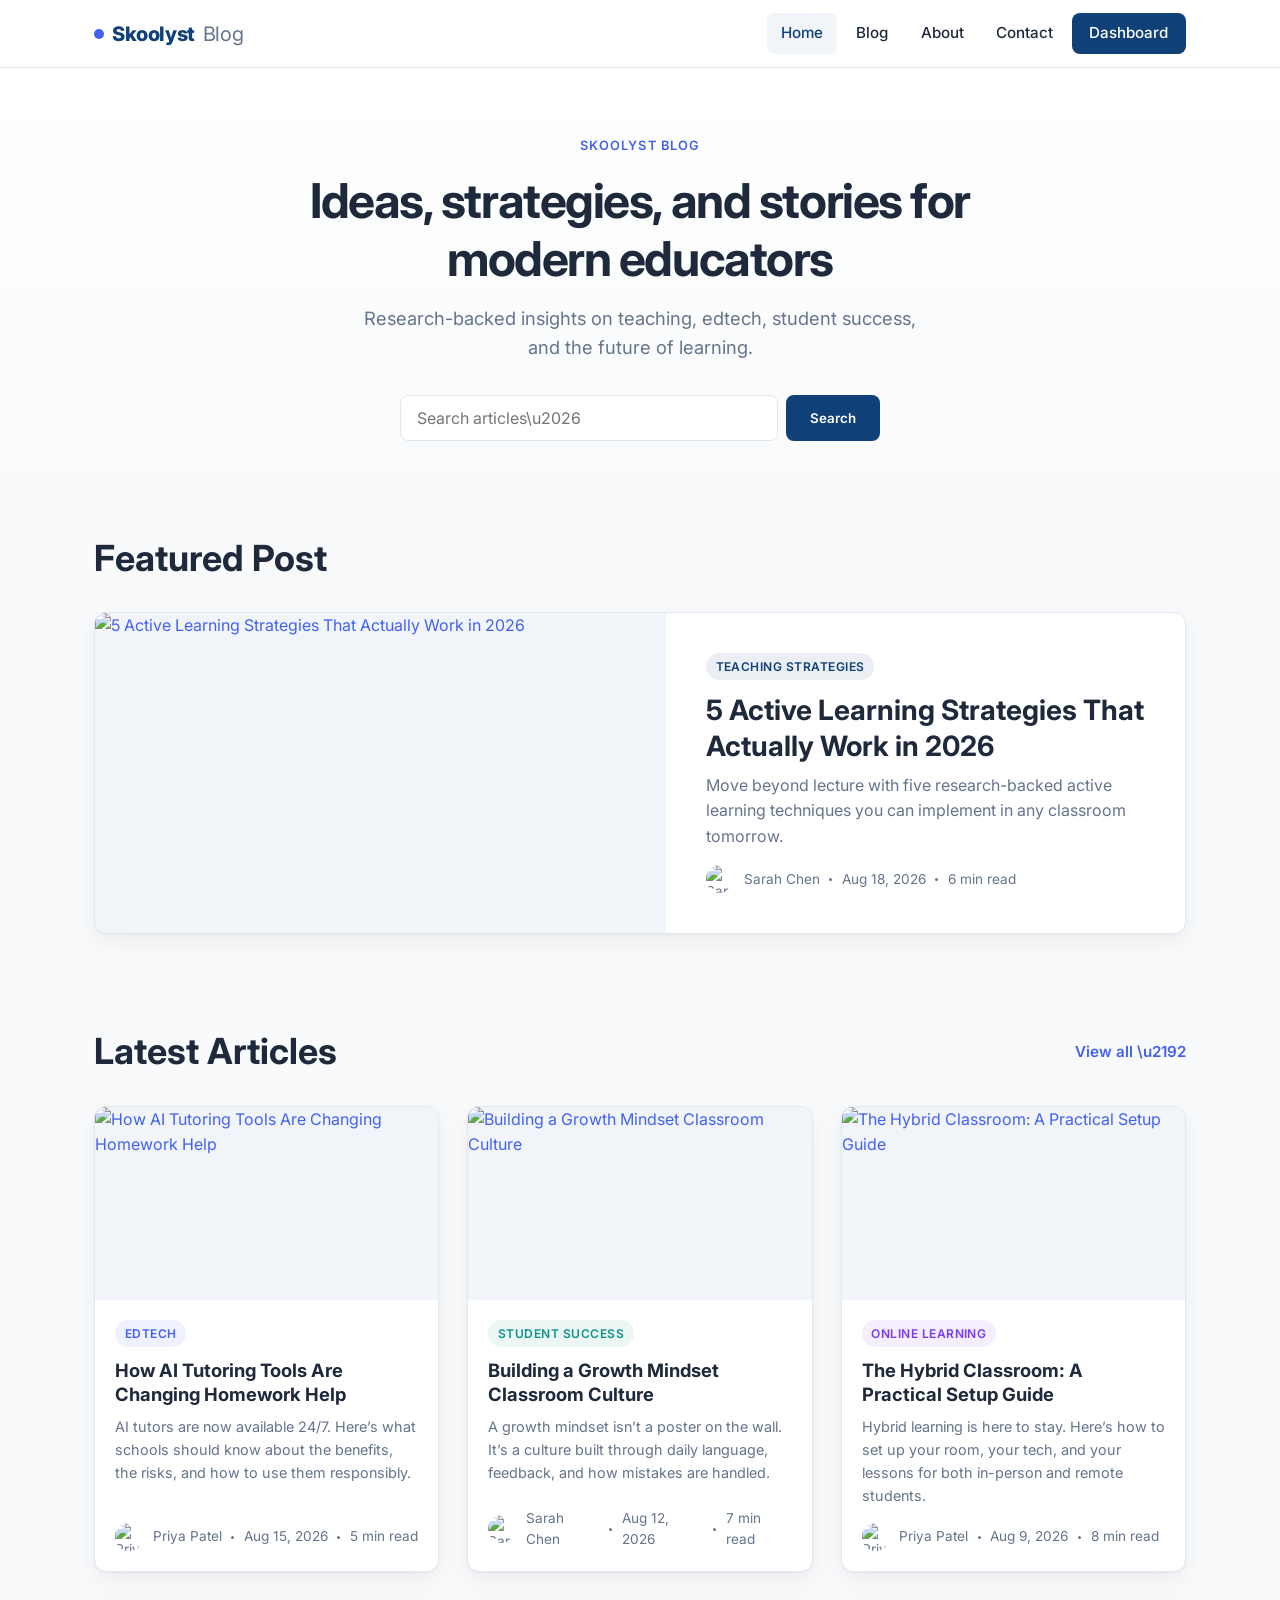
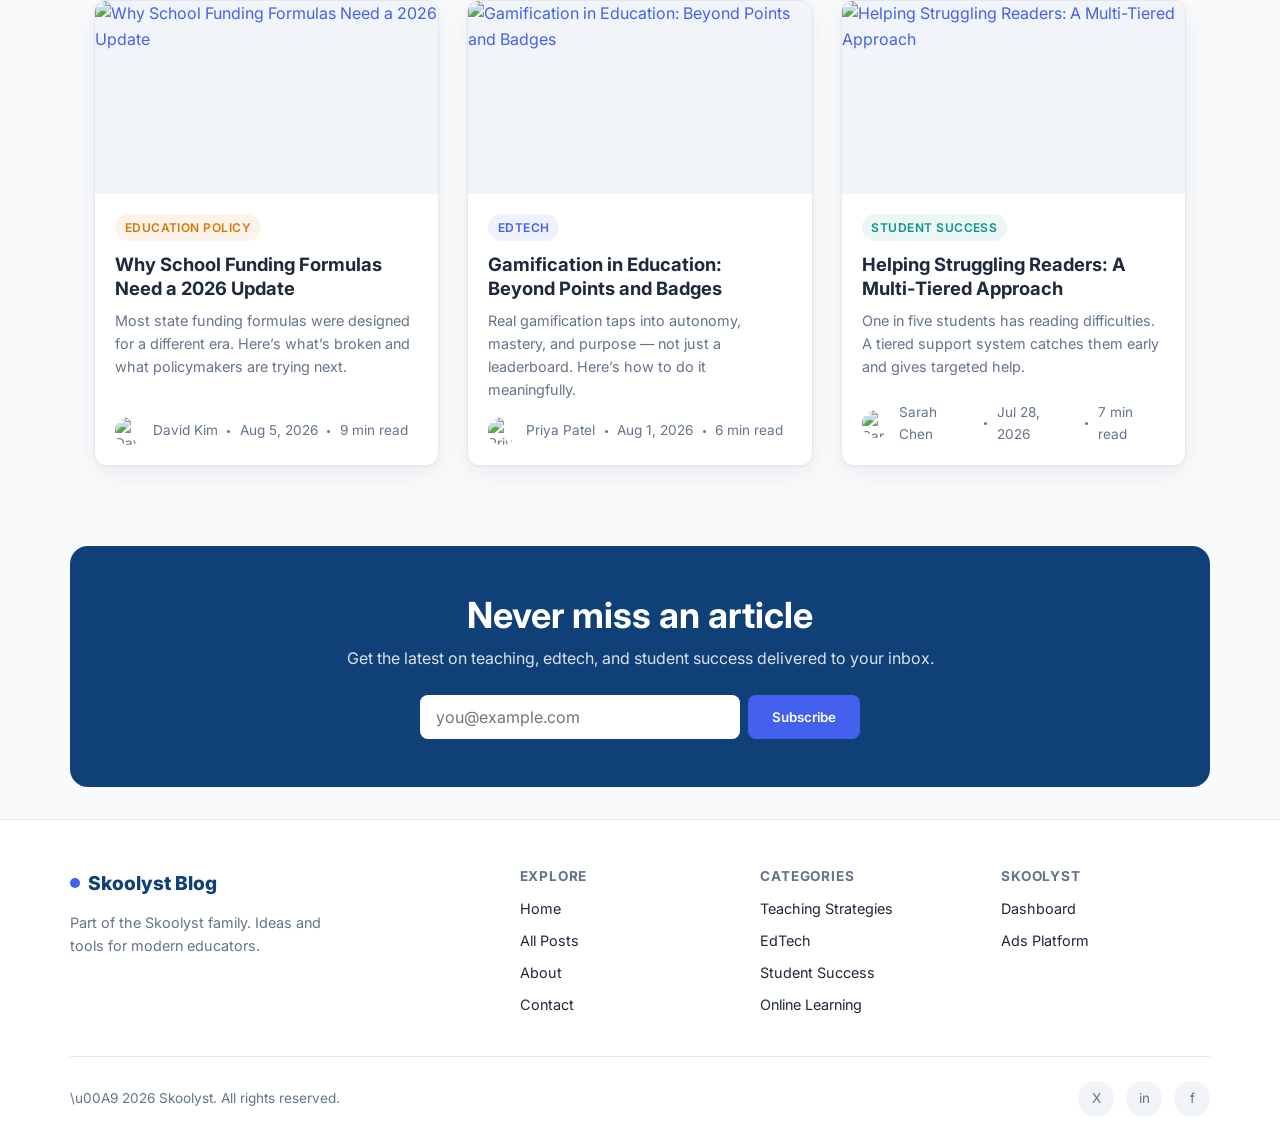
==== index.html @ 5d7d2ade "first commit" ====
<!doctype html>
<html lang="en">
<head>
  <meta charset="UTF-8" />
  <meta name="viewport" content="width=device-width, initial-scale=1.0" />
  <title>Skoolyst Blog \u2014 Ideas for Modern Educators</title>
  <meta name="description" content="The Skoolyst blog covers teaching strategies, edtech, student success, online learning, and education policy for modern educators." />
  <link rel="preconnect" href="https://fonts.googleapis.com" />
  <link rel="preconnect" href="https://fonts.gstatic.com" crossorigin />
  <link href="https://fonts.googleapis.com/css2?family=Inter:wght@400;500;600;700;800&family=JetBrains+Mono:wght@400;500&display=swap" rel="stylesheet" />
  <link rel="stylesheet" href="assets/css/style.css" />
  <meta property="og:image" content="https://bolt.new/static/og_default.png">
    <meta name="twitter:card" content="summary_large_image">
    <meta name="twitter:image" content="https://bolt.new/static/og_default.png">
</head>
<body>
  <nav class="site-nav" aria-label="Main navigation">
    <div class="nav-inner">
      <a href="index.html" class="brand">
        <span class="brand-dot"></span>
        Skoolyst<span style="font-weight:400;color:var(--text-muted)"> Blog</span>
      </a>
      <button class="nav-toggle" aria-label="Toggle navigation" aria-expanded="false">
        <span aria-hidden="true">\u2630</span>
      </button>
      <ul class="nav-links">
        <li><a href="index.html" class="active">Home</a></li>
        <li><a href="blog.html">Blog</a></li>
        <li><a href="about.html">About</a></li>
        <li><a href="contact.html">Contact</a></li>
        <li><a href="dashboard/index.html" class="nav-cta">Dashboard</a></li>
      </ul>
    </div>
  </nav>

  <header class="hero">
    <span class="hero-eyebrow">Skoolyst Blog</span>
    <h1>Ideas, strategies, and stories for modern educators</h1>
    <p class="hero-sub">Research-backed insights on teaching, edtech, student success, and the future of learning.</p>
    <form class="hero-search" role="search">
      <label for="hero-search-input" class="visually-hidden">Search posts</label>
      <input type="search" id="hero-search-input" placeholder="Search articles\u2026" />
      <button type="submit">Search</button>
    </form>
  </header>

  <section class="section">
    <div class="section-header">
      <h2>Featured Post</h2>
    </div>
    <div id="featured-posts" class="post-grid"></div>
  </section>

  <section class="section">
    <div class="section-header">
      <h2>Latest Articles</h2>
      <a href="blog.html">View all \u2192</a>
    </div>
    <div id="latest-posts" class="post-grid"></div>
  </section>

  <section class="newsletter">
    <h2>Never miss an article</h2>
    <p>Get the latest on teaching, edtech, and student success delivered to your inbox.</p>
    <form>
      <label for="newsletter-email" class="visually-hidden">Email address</label>
      <input type="email" id="newsletter-email" placeholder="you@example.com" required />
      <button type="submit">Subscribe</button>
    </form>
  </section>

  <footer class="site-footer">
    <div class="footer-inner">
      <div class="footer-brand">
        <div class="brand">
          <span class="brand-dot"></span>
          Skoolyst Blog
        </div>
        <p>Part of the Skoolyst family. Ideas and tools for modern educators.</p>
      </div>
      <div>
        <h4>Explore</h4>
        <ul>
          <li><a href="index.html">Home</a></li>
          <li><a href="blog.html">All Posts</a></li>
          <li><a href="about.html">About</a></li>
          <li><a href="contact.html">Contact</a></li>
        </ul>
      </div>
      <div>
        <h4>Categories</h4>
        <ul>
          <li><a href="category.html?cat=teaching-strategies">Teaching Strategies</a></li>
          <li><a href="category.html?cat=edtech">EdTech</a></li>
          <li><a href="category.html?cat=student-success">Student Success</a></li>
          <li><a href="category.html?cat=online-learning">Online Learning</a></li>
        </ul>
      </div>
      <div>
        <h4>Skoolyst</h4>
        <ul>
          <li><a href="dashboard/index.html">Dashboard</a></li>
          <li><a href="https://ads.skoolyst.com" rel="noopener noreferrer">Ads Platform</a></li>
        </ul>
      </div>
    </div>
    <div class="footer-bottom">
      <span>\u00A9 2026 Skoolyst. All rights reserved.</span>
      <div class="footer-socials">
        <a href="#" aria-label="Twitter" rel="noopener noreferrer">X</a>
        <a href="#" aria-label="LinkedIn" rel="noopener noreferrer">in</a>
        <a href="#" aria-label="Facebook" rel="noopener noreferrer">f</a>
      </div>
    </div>
  </footer>

  <script src="assets/js/mock-data.js"></script>
  <script src="assets/js/app.js"></script>
</body>
</html>
---- assets/css/style.css ----
/* ============================================================
   style.css — public site styles + shared design tokens
   blog.skoolyst.com
   ============================================================ */

:root {
  /* Brand */
  --primary: #0f4077;
  --primary-hover: #0a2d52;
  --secondary: #4361ee;
  --secondary-hover: #3451d4;

  /* Neutrals */
  --bg: #f8fafb;
  --bg-alt: #f1f5f9;
  --border: #e2e8f0;
  --text: #1e293b;
  --text-muted: #64748b;
  --white: #ffffff;

  /* Status */
  --success: #16a34a;
  --success-bg: #dcfce7;
  --warning: #d97706;
  --warning-bg: #fef3c7;
  --error: #dc2626;
  --error-bg: #fee2e2;
  --info: #0284c7;
  --info-bg: #e0f2fe;

  /* Radius */
  --radius-sm: 8px;
  --radius: 12px;
  --radius-lg: 18px;

  /* Shadow */
  --shadow: 0 1px 2px rgba(15, 23, 42, .04), 0 8px 24px rgba(15, 23, 42, .06);
  --shadow-hover: 0 4px 8px rgba(15, 23, 42, .06), 0 16px 40px rgba(15, 23, 42, .10);
  --shadow-sm: 0 1px 2px rgba(15, 23, 42, .05);

  /* Layout */
  --nav-height: 68px;
  --max-width: 1140px;

  /* Font */
  --font-sans: 'Inter', system-ui, -apple-system, 'Segoe UI', Roboto, sans-serif;
  --font-mono: 'JetBrains Mono', 'SF Mono', Consolas, monospace;
}

/* ---- Reset ---- */
*, *::before, *::after { box-sizing: border-box; }

html { scroll-behavior: smooth; }

body {
  margin: 0;
  font-family: var(--font-sans);
  font-size: 16px;
  line-height: 1.6;
  color: var(--text);
  background-color: var(--bg);
  -webkit-font-smoothing: antialiased;
  -moz-osx-font-smoothing: grayscale;
}

a { color: var(--secondary); text-decoration: none; transition: color .2s; }
a:hover { color: var(--primary); }

img { max-width: 100%; height: auto; display: block; }

h1, h2, h3, h4, h5, h6 {
  font-weight: 700;
  line-height: 1.2;
  color: var(--text);
  margin: 0 0 .5em;
}

h1 { font-size: clamp(2rem, 5vw, 3rem); }
h2 { font-size: clamp(1.5rem, 3.5vw, 2.25rem); }
h3 { font-size: 1.375rem; }
h4 { font-size: 1.125rem; }

p { margin: 0 0 1rem; }

:focus-visible {
  outline: 3px solid var(--secondary);
  outline-offset: 2px;
  border-radius: 4px;
}

/* ---- Navbar ---- */
.site-nav {
  position: sticky;
  top: 0;
  z-index: 1030;
  background: rgba(255, 255, 255, .92);
  backdrop-filter: saturate(180%) blur(12px);
  -webkit-backdrop-filter: saturate(180%) blur(12px);
  border-bottom: 1px solid var(--border);
  height: var(--nav-height);
  display: flex;
  align-items: center;
}

.site-nav .nav-inner {
  width: 100%;
  max-width: var(--max-width);
  margin: 0 auto;
  padding: 0 1.5rem;
  display: flex;
  align-items: center;
  justify-content: space-between;
  gap: 1rem;
}

.site-nav .brand {
  display: flex;
  align-items: center;
  gap: .5rem;
  font-weight: 800;
  font-size: 1.25rem;
  color: var(--primary);
  letter-spacing: -.02em;
}

.site-nav .brand .brand-dot {
  width: 10px;
  height: 10px;
  border-radius: 50%;
  background: var(--secondary);
  flex-shrink: 0;
}

.site-nav .nav-links {
  display: flex;
  align-items: center;
  gap: .25rem;
  list-style: none;
  margin: 0;
  padding: 0;
}

.site-nav .nav-links a {
  display: block;
  padding: .5rem .9rem;
  border-radius: var(--radius-sm);
  color: var(--text);
  font-weight: 500;
  font-size: .95rem;
  transition: background .2s, color .2s;
}

.site-nav .nav-links a:hover,
.site-nav .nav-links a.active {
  background: var(--bg-alt);
  color: var(--primary);
}

.site-nav .nav-links .nav-cta {
  background: var(--primary);
  color: #fff;
  padding: .5rem 1.1rem;
}
.site-nav .nav-links .nav-cta:hover {
  background: var(--primary-hover);
  color: #fff;
}

.site-nav .nav-toggle {
  display: none;
  background: none;
  border: none;
  padding: .5rem;
  cursor: pointer;
  font-size: 1.5rem;
  color: var(--text);
  line-height: 1;
}

/* Mobile nav */
@media (max-width: 768px) {
  .site-nav .nav-toggle { display: block; }
  .site-nav .nav-links {
    position: fixed;
    top: var(--nav-height);
    left: 0;
    right: 0;
    flex-direction: column;
    align-items: stretch;
    background: #fff;
    border-bottom: 1px solid var(--border);
    padding: .75rem;
    gap: .25rem;
    box-shadow: var(--shadow);
    transform: translateY(-130%);
    transition: transform .3s ease;
  }
  .site-nav .nav-links.open { transform: translateY(0); }
  .site-nav .nav-links a { padding: .75rem 1rem; }
}

/* ---- Hero ---- */
.hero {
  padding: 4rem 1.5rem 3rem;
  text-align: center;
  background: linear-gradient(180deg, #fff 0%, var(--bg) 100%);
}

.hero .hero-eyebrow {
  display: inline-block;
  font-size: .8rem;
  font-weight: 600;
  text-transform: uppercase;
  letter-spacing: .08em;
  color: var(--secondary);
  margin-bottom: 1rem;
}

.hero h1 {
  max-width: 720px;
  margin: 0 auto 1rem;
  letter-spacing: -.03em;
}

.hero .hero-sub {
  font-size: 1.15rem;
  color: var(--text-muted);
  max-width: 560px;
  margin: 0 auto 2rem;
}

.hero .hero-search {
  display: flex;
  max-width: 480px;
  margin: 0 auto;
  gap: .5rem;
}

.hero .hero-search input {
  flex: 1;
  padding: .75rem 1rem;
  border: 1px solid var(--border);
  border-radius: var(--radius-sm);
  font-size: 1rem;
  font-family: inherit;
  background: #fff;
  transition: border-color .2s, box-shadow .2s;
}
.hero .hero-search input:focus {
  outline: none;
  border-color: var(--secondary);
  box-shadow: 0 0 0 3px rgba(67, 97, 238, .15);
}

.hero .hero-search button {
  padding: .75rem 1.5rem;
  background: var(--primary);
  color: #fff;
  border: none;
  border-radius: var(--radius-sm);
  font-weight: 600;
  font-family: inherit;
  cursor: pointer;
  transition: background .2s;
  white-space: nowrap;
}
.hero .hero-search button:hover { background: var(--primary-hover); }

/* ---- Section ---- */
.section {
  max-width: var(--max-width);
  margin: 0 auto;
  padding: 3rem 1.5rem;
}

.section-header {
  display: flex;
  align-items: center;
  justify-content: space-between;
  margin-bottom: 2rem;
  flex-wrap: wrap;
  gap: 1rem;
}

.section-header h2 {
  margin: 0;
}

.section-header a {
  font-weight: 600;
  font-size: .95rem;
}

/* ---- Post Card ---- */
.post-grid {
  display: grid;
  grid-template-columns: repeat(auto-fill, minmax(320px, 1fr));
  gap: 1.75rem;
}

.post-card {
  background: #fff;
  border: 1px solid var(--border);
  border-radius: var(--radius);
  overflow: hidden;
  box-shadow: var(--shadow);
  transition: box-shadow .25s, transform .25s;
  display: flex;
  flex-direction: column;
}
.post-card:hover {
  box-shadow: var(--shadow-hover);
  transform: translateY(-3px);
}

.post-card .card-cover {
  aspect-ratio: 16 / 9;
  overflow: hidden;
  background: var(--bg-alt);
}
.post-card .card-cover img {
  width: 100%;
  height: 100%;
  object-fit: cover;
  transition: transform .4s;
}
.post-card:hover .card-cover img { transform: scale(1.04); }

.post-card .card-body {
  padding: 1.25rem;
  display: flex;
  flex-direction: column;
  flex: 1;
}

.post-card .card-chip {
  display: inline-block;
  font-size: .75rem;
  font-weight: 600;
  text-transform: uppercase;
  letter-spacing: .04em;
  padding: .25rem .6rem;
  border-radius: 100px;
  margin-bottom: .75rem;
  align-self: flex-start;
}

.post-card .card-title {
  font-size: 1.15rem;
  font-weight: 700;
  line-height: 1.3;
  margin: 0 0 .5rem;
  color: var(--text);
}
.post-card .card-title a { color: inherit; }
.post-card .card-title a:hover { color: var(--primary); }

.post-card .card-excerpt {
  font-size: .9rem;
  color: var(--text-muted);
  margin: 0 0 1rem;
  flex: 1;
}

.post-card .card-meta {
  display: flex;
  align-items: center;
  gap: .6rem;
  font-size: .85rem;
  color: var(--text-muted);
}

.post-card .card-meta img {
  width: 28px;
  height: 28px;
  border-radius: 50%;
  object-fit: cover;
}

.post-card .card-meta .meta-dot {
  width: 3px;
  height: 3px;
  border-radius: 50%;
  background: var(--text-muted);
  flex-shrink: 0;
}

/* ---- Featured (large) card ---- */
.post-card.featured {
  grid-column: 1 / -1;
  display: grid;
  grid-template-columns: 1.1fr 1fr;
}
.post-card.featured .card-cover { aspect-ratio: auto; min-height: 280px; }
.post-card.featured .card-body { padding: 2.5rem; justify-content: center; }
.post-card.featured .card-title { font-size: 1.75rem; }
.post-card.featured .card-excerpt { font-size: 1rem; }

@media (max-width: 768px) {
  .post-card.featured { grid-template-columns: 1fr; }
  .post-card.featured .card-cover { min-height: 200px; }
  .post-card.featured .card-body { padding: 1.5rem; }
  .post-card.featured .card-title { font-size: 1.35rem; }
}

/* ---- Category chips ---- */
.chip-row {
  display: flex;
  flex-wrap: wrap;
  gap: .5rem;
  margin-bottom: 2rem;
}

.chip {
  display: inline-block;
  padding: .4rem .9rem;
  border-radius: 100px;
  font-size: .85rem;
  font-weight: 600;
  background: #fff;
  border: 1px solid var(--border);
  color: var(--text-muted);
  cursor: pointer;
  transition: all .2s;
  text-decoration: none;
}
.chip:hover { border-color: var(--secondary); color: var(--secondary); }
.chip.active {
  background: var(--primary);
  border-color: var(--primary);
  color: #fff;
}

/* ---- Newsletter ---- */
.newsletter {
  background: var(--primary);
  border-radius: var(--radius-lg);
  padding: 3rem;
  text-align: center;
  color: #fff;
  margin: 2rem auto;
  max-width: var(--max-width);
}
.newsletter h2 { color: #fff; margin-bottom: .5rem; }
.newsletter p { color: rgba(255,255,255,.85); margin-bottom: 1.5rem; }
.newsletter form {
  display: flex;
  max-width: 440px;
  margin: 0 auto;
  gap: .5rem;
}
.newsletter input {
  flex: 1;
  padding: .75rem 1rem;
  border: none;
  border-radius: var(--radius-sm);
  font-size: 1rem;
  font-family: inherit;
}
.newsletter button {
  padding: .75rem 1.5rem;
  background: var(--secondary);
  color: #fff;
  border: none;
  border-radius: var(--radius-sm);
  font-weight: 600;
  cursor: pointer;
  font-family: inherit;
  white-space: nowrap;
  transition: background .2s;
}
.newsletter button:hover { background: var(--secondary-hover); }

@media (max-width: 576px) {
  .newsletter { padding: 2rem 1.25rem; }
  .newsletter form { flex-direction: column; }
}

/* ---- Footer ---- */
.site-footer {
  background: #fff;
  border-top: 1px solid var(--border);
  padding: 3rem 1.5rem 1.5rem;
  margin-top: 2rem;
}
.site-footer .footer-inner {
  max-width: var(--max-width);
  margin: 0 auto;
  display: grid;
  grid-template-columns: 2fr 1fr 1fr 1fr;
  gap: 2rem;
}
.site-footer .footer-brand .brand {
  display: flex;
  align-items: center;
  gap: .5rem;
  font-weight: 800;
  font-size: 1.2rem;
  color: var(--primary);
  margin-bottom: .75rem;
}
.site-footer .footer-brand .brand .brand-dot {
  width: 10px; height: 10px; border-radius: 50%;
  background: var(--secondary);
}
.site-footer .footer-brand p {
  color: var(--text-muted);
  font-size: .9rem;
  max-width: 280px;
}
.site-footer h4 {
  font-size: .85rem;
  text-transform: uppercase;
  letter-spacing: .06em;
  color: var(--text-muted);
  margin-bottom: .75rem;
}
.site-footer ul {
  list-style: none;
  padding: 0;
  margin: 0;
}
.site-footer ul li { margin-bottom: .4rem; }
.site-footer ul a {
  color: var(--text);
  font-size: .9rem;
}
.site-footer ul a:hover { color: var(--secondary); }

.site-footer .footer-bottom {
  max-width: var(--max-width);
  margin: 2rem auto 0;
  padding-top: 1.5rem;
  border-top: 1px solid var(--border);
  display: flex;
  justify-content: space-between;
  align-items: center;
  font-size: .85rem;
  color: var(--text-muted);
  flex-wrap: wrap;
  gap: .5rem;
}
.site-footer .footer-socials { display: flex; gap: .75rem; }
.site-footer .footer-socials a {
  width: 36px; height: 36px;
  display: flex; align-items: center; justify-content: center;
  border-radius: 50%;
  background: var(--bg-alt);
  color: var(--text-muted);
  transition: background .2s, color .2s;
}
.site-footer .footer-socials a:hover { background: var(--primary); color: #fff; }

@media (max-width: 768px) {
  .site-footer .footer-inner { grid-template-columns: 1fr 1fr; }
}
@media (max-width: 480px) {
  .site-footer .footer-inner { grid-template-columns: 1fr; }
}

/* ---- Single Post ---- */
.post-hero {
  max-width: 760px;
  margin: 0 auto;
  padding: 2.5rem 1.5rem 1.5rem;
  text-align: center;
}

.post-hero .post-chip {
  display: inline-block;
  font-size: .75rem;
  font-weight: 600;
  text-transform: uppercase;
  letter-spacing: .04em;
  padding: .3rem .7rem;
  border-radius: 100px;
  margin-bottom: 1rem;
}

.post-hero h1 {
  margin: 0 0 1rem;
  letter-spacing: -.02em;
  text-align: left;
}

.post-hero .post-meta {
  display: flex;
  align-items: center;
  justify-content: flex-start;
  gap: .75rem;
  font-size: .9rem;
  color: var(--text-muted);
  flex-wrap: wrap;
}
.post-hero .post-meta img {
  width: 40px; height: 40px; border-radius: 50%; object-fit: cover;
}
.post-hero .post-meta .meta-dot {
  width: 4px; height: 4px; border-radius: 50%; background: var(--text-muted);
}

.post-cover-wrap {
  max-width: 960px;
  margin: 1.5rem auto;
  padding: 0 1.5rem;
}
.post-cover-wrap img {
  width: 100%;
  border-radius: var(--radius-lg);
  box-shadow: var(--shadow);
  aspect-ratio: 16 / 8;
  object-fit: cover;
}

.post-body {
  max-width: 720px;
  margin: 0 auto;
  padding: 2rem 1.5rem;
  font-size: 1.1rem;
  line-height: 1.75;
  color: var(--text);
}

.post-body h2 {
  font-size: 1.5rem;
  margin-top: 2.5rem;
  margin-bottom: .75rem;
}

.post-body p { margin-bottom: 1.25rem; }

.post-body code {
  font-family: var(--font-mono);
  background: var(--bg-alt);
  padding: .15em .4em;
  border-radius: 4px;
  font-size: .9em;
}

.post-tags {
  max-width: 720px;
  margin: 2rem auto;
  padding: 0 1.5rem;
  display: flex;
  gap: .5rem;
  flex-wrap: wrap;
}
.post-tags .tag {
  font-size: .8rem;
  font-weight: 600;
  padding: .3rem .7rem;
  border-radius: 100px;
  background: var(--bg-alt);
  color: var(--text-muted);
}

/* ---- Author bio block ---- */
.author-block {
  max-width: 720px;
  margin: 2rem auto;
  padding: 1.5rem;
  background: #fff;
  border: 1px solid var(--border);
  border-radius: var(--radius);
  display: flex;
  gap: 1.25rem;
  align-items: center;
  box-shadow: var(--shadow-sm);
}
.author-block img {
  width: 64px; height: 64px; border-radius: 50%; object-fit: cover; flex-shrink: 0;
}
.author-block .author-name { font-weight: 700; font-size: 1.1rem; margin: 0 0 .25rem; }
.author-block .author-bio { font-size: .9rem; color: var(--text-muted); margin: 0; }

/* ---- Share buttons ---- */
.share-row {
  max-width: 720px;
  margin: 1rem auto 2rem;
  padding: 0 1.5rem;
  display: flex;
  align-items: center;
  gap: .75rem;
}
.share-row .share-label { font-weight: 600; font-size: .9rem; color: var(--text-muted); }
.share-row .share-btn {
  width: 40px; height: 40px;
  display: flex; align-items: center; justify-content: center;
  border-radius: 50%;
  border: 1px solid var(--border);
  background: #fff;
  color: var(--text);
  cursor: pointer;
  transition: all .2s;
  font-size: 1rem;
}
.share-row .share-btn:hover { background: var(--primary); color: #fff; border-color: var(--primary); }

/* ---- Comments ---- */
.comments-section {
  max-width: 720px;
  margin: 2rem auto 3rem;
  padding: 0 1.5rem;
}
.comments-section h3 { margin-bottom: 1.5rem; }
.comment {
  display: flex;
  gap: 1rem;
  padding: 1.25rem 0;
  border-bottom: 1px solid var(--border);
}
.comment img { width: 44px; height: 44px; border-radius: 50%; object-fit: cover; flex-shrink: 0; }
.comment .comment-head {
  display: flex; align-items: center; gap: .5rem;
  margin-bottom: .25rem;
}
.comment .comment-author { font-weight: 600; font-size: .9rem; }
.comment .comment-date { font-size: .8rem; color: var(--text-muted); }
.comment .comment-body { font-size: .95rem; color: var(--text); margin: 0; }

.comment-form {
  margin-top: 2rem;
  padding: 1.5rem;
  background: #fff;
  border: 1px solid var(--border);
  border-radius: var(--radius);
}
.comment-form .form-note {
  font-size: .8rem;
  color: var(--text-muted);
  margin-top: .5rem;
  font-style: italic;
}
.comment-form textarea {
  width: 100%;
  min-height: 100px;
  padding: .75rem 1rem;
  border: 1px solid var(--border);
  border-radius: var(--radius-sm);
  font-family: inherit;
  font-size: .95rem;
  resize: vertical;
  margin-bottom: .75rem;
}
.comment-form textarea:focus {
  outline: none;
  border-color: var(--secondary);
  box-shadow: 0 0 0 3px rgba(67,97,238,.15);
}
.comment-form button {
  padding: .6rem 1.4rem;
  background: var(--primary);
  color: #fff;
  border: none;
  border-radius: var(--radius-sm);
  font-weight: 600;
  cursor: pointer;
  font-family: inherit;
  transition: background .2s;
}
.comment-form button:hover { background: var(--primary-hover); }

/* ---- Related posts ---- */
.related-posts {
  max-width: var(--max-width);
  margin: 0 auto;
  padding: 2rem 1.5rem 3rem;
}
.related-posts h3 { margin-bottom: 1.5rem; }

/* ---- Archive / Blog page ---- */
.archive-header {
  background: #fff;
  border-bottom: 1px solid var(--border);
  padding: 2.5rem 1.5rem;
  text-align: center;
}
.archive-header h1 { margin: 0 0 .5rem; }
.archive-header p { color: var(--text-muted); margin: 0; }

.filter-bar {
  max-width: var(--max-width);
  margin: 0 auto;
  padding: 1.5rem 1.5rem 0;
  display: flex;
  gap: 1rem;
  flex-wrap: wrap;
  align-items: center;
  justify-content: space-between;
}
.filter-bar .search-box {
  position: relative;
  flex: 1;
  min-width: 240px;
  max-width: 360px;
}
.filter-bar .search-box input {
  width: 100%;
  padding: .6rem 1rem .6rem 2.4rem;
  border: 1px solid var(--border);
  border-radius: var(--radius-sm);
  font-family: inherit;
  font-size: .95rem;
  background: #fff;
}
.filter-bar .search-box input:focus {
  outline: none;
  border-color: var(--secondary);
  box-shadow: 0 0 0 3px rgba(67,97,238,.15);
}
.filter-bar .search-box .search-icon {
  position: absolute;
  left: .8rem; top: 50%; transform: translateY(-50%);
  color: var(--text-muted);
  font-size: 1rem;
}
.filter-bar select {
  padding: .6rem 2rem .6rem 1rem;
  border: 1px solid var(--border);
  border-radius: var(--radius-sm);
  font-family: inherit;
  font-size: .95rem;
  background: #fff;
  cursor: pointer;
  appearance: none;
  background-image: url("data:image/svg+xml,%3Csvg xmlns='http://www.w3.org/2000/svg' width='12' height='12' fill='%2364748b' viewBox='0 0 16 16'%3E%3Cpath d='M7.247 11.14 2.451 5.658C1.885 5.013 2.345 4 3.204 4h9.592a1 1 0 0 1 .753 1.659l-4.796 5.48a1 1 0 0 1-1.506.001z'/%3E%3C/svg%3E");
  background-repeat: no-repeat;
  background-position: right .7rem center;
}

/* ---- Pagination ---- */
.pagination {
  display: flex;
  justify-content: center;
  gap: .4rem;
  margin: 2.5rem 0;
}
.pagination button, .pagination span {
  min-width: 40px;
  height: 40px;
  padding: 0 .75rem;
  display: flex;
  align-items: center;
  justify-content: center;
  border: 1px solid var(--border);
  background: #fff;
  border-radius: var(--radius-sm);
  font-family: inherit;
  font-size: .9rem;
  font-weight: 600;
  color: var(--text);
  cursor: pointer;
  transition: all .2s;
}
.pagination button:hover { border-color: var(--secondary); color: var(--secondary); }
.pagination .active {
  background: var(--primary);
  border-color: var(--primary);
  color: #fff;
}
.pagination .disabled {
  opacity: .4;
  cursor: default;
}

/* ---- About page ---- */
.about-hero {
  max-width: 760px;
  margin: 0 auto;
  padding: 3rem 1.5rem 2rem;
  text-align: center;
}
.about-hero h1 { margin-bottom: 1rem; }
.about-hero p { font-size: 1.15rem; color: var(--text-muted); }

.about-content {
  max-width: 720px;
  margin: 0 auto;
  padding: 1rem 1.5rem 3rem;
  font-size: 1.1rem;
  line-height: 1.75;
}
.about-content h2 { margin-top: 2.5rem; }

.team-grid {
  max-width: var(--max-width);
  margin: 0 auto;
  padding: 0 1.5rem 3rem;
  display: grid;
  grid-template-columns: repeat(auto-fill, minmax(240px, 1fr));
  gap: 1.5rem;
}
.team-card {
  background: #fff;
  border: 1px solid var(--border);
  border-radius: var(--radius);
  padding: 2rem 1.5rem;
  text-align: center;
  box-shadow: var(--shadow);
}
.team-card img {
  width: 80px; height: 80px; border-radius: 50%; object-fit: cover;
  margin: 0 auto 1rem;
}
.team-card .team-name { font-weight: 700; margin: 0 0 .25rem; }
.team-card .team-role { font-size: .85rem; color: var(--secondary); font-weight: 600; margin-bottom: .5rem; }
.team-card .team-bio { font-size: .85rem; color: var(--text-muted); margin: 0; }

/* ---- Contact page ---- */
.contact-wrap {
  max-width: var(--max-width);
  margin: 0 auto;
  padding: 3rem 1.5rem;
  display: grid;
  grid-template-columns: 1fr 1.5fr;
  gap: 3rem;
}
@media (max-width: 768px) { .contact-wrap { grid-template-columns: 1fr; } }

.contact-info h2 { margin-bottom: 1rem; }
.contact-info p { color: var(--text-muted); margin-bottom: 1.5rem; }
.contact-info .info-item {
  display: flex; gap: .75rem; align-items: flex-start;
  margin-bottom: 1.25rem;
}
.contact-info .info-item .info-icon {
  width: 40px; height: 40px; flex-shrink: 0;
  display: flex; align-items: center; justify-content: center;
  border-radius: var(--radius-sm);
  background: var(--bg-alt);
  color: var(--primary);
  font-size: 1.1rem;
}
.contact-info .info-item .info-label { font-size: .8rem; color: var(--text-muted); text-transform: uppercase; letter-spacing: .04em; }
.contact-info .info-item .info-value { font-weight: 600; }

.contact-form {
  background: #fff;
  border: 1px solid var(--border);
  border-radius: var(--radius-lg);
  padding: 2rem;
  box-shadow: var(--shadow);
}
.contact-form .form-group { margin-bottom: 1.25rem; }
.contact-form label {
  display: block;
  font-weight: 600;
  font-size: .9rem;
  margin-bottom: .4rem;
}
.contact-form input,
.contact-form textarea {
  width: 100%;
  padding: .7rem 1rem;
  border: 1px solid var(--border);
  border-radius: var(--radius-sm);
  font-family: inherit;
  font-size: .95rem;
  background: #fff;
  transition: border-color .2s, box-shadow .2s;
}
.contact-form input:focus,
.contact-form textarea:focus {
  outline: none;
  border-color: var(--secondary);
  box-shadow: 0 0 0 3px rgba(67,97,238,.15);
}
.contact-form textarea { min-height: 140px; resize: vertical; }
.contact-form .form-error {
  font-size: .8rem;
  color: var(--error);
  margin-top: .3rem;
  display: none;
}
.contact-form .form-error.show { display: block; }
.contact-form button {
  padding: .75rem 2rem;
  background: var(--primary);
  color: #fff;
  border: none;
  border-radius: var(--radius-sm);
  font-weight: 600;
  cursor: pointer;
  font-family: inherit;
  font-size: 1rem;
  transition: background .2s;
}
.contact-form button:hover { background: var(--primary-hover); }
.contact-form .form-note {
  margin-top: .75rem;
  font-size: .8rem;
  color: var(--text-muted);
  font-style: italic;
}

/* ---- Toast (shared) ---- */
.toast-container {
  position: fixed;
  top: 1.5rem;
  right: 1.5rem;
  z-index: 9999;
  display: flex;
  flex-direction: column;
  gap: .5rem;
  pointer-events: none;
}
.toast {
  background: #fff;
  border: 1px solid var(--border);
  border-radius: var(--radius-sm);
  padding: .85rem 1.25rem;
  box-shadow: var(--shadow-hover);
  font-size: .9rem;
  font-weight: 500;
  display: flex;
  align-items: center;
  gap: .5rem;
  min-width: 260px;
  max-width: 380px;
  pointer-events: auto;
  animation: toastIn .3s ease;
  border-left: 4px solid var(--text-muted);
}
.toast.success { border-left-color: var(--success); }
.toast.error { border-left-color: var(--error); }
.toast.info { border-left-color: var(--info); }
.toast .toast-icon { font-size: 1.1rem; }
.toast.removing { animation: toastOut .25s ease forwards; }

@keyframes toastIn {
  from { opacity: 0; transform: translateX(40px); }
  to { opacity: 1; transform: translateX(0); }
}
@keyframes toastOut {
  from { opacity: 1; transform: translateX(0); }
  to { opacity: 0; transform: translateX(40px); }
}

/* ---- Empty state ---- */
.empty-state {
  text-align: center;
  padding: 3rem 1.5rem;
  color: var(--text-muted);
}
.empty-state .empty-icon { font-size: 2.5rem; margin-bottom: 1rem; opacity: .4; }
.empty-state h3 { color: var(--text); }

/* ---- Utility ---- */
.visually-hidden {
  position: absolute;
  width: 1px; height: 1px;
  padding: 0; margin: -1px;
  overflow: hidden;
  clip: rect(0,0,0,0);
  white-space: nowrap;
  border: 0;
}

@media (prefers-reduced-motion: reduce) {
  *, *::before, *::after {
    animation-duration: .01ms !important;
    transition-duration: .01ms !important;
  }
  html { scroll-behavior: auto; }
}
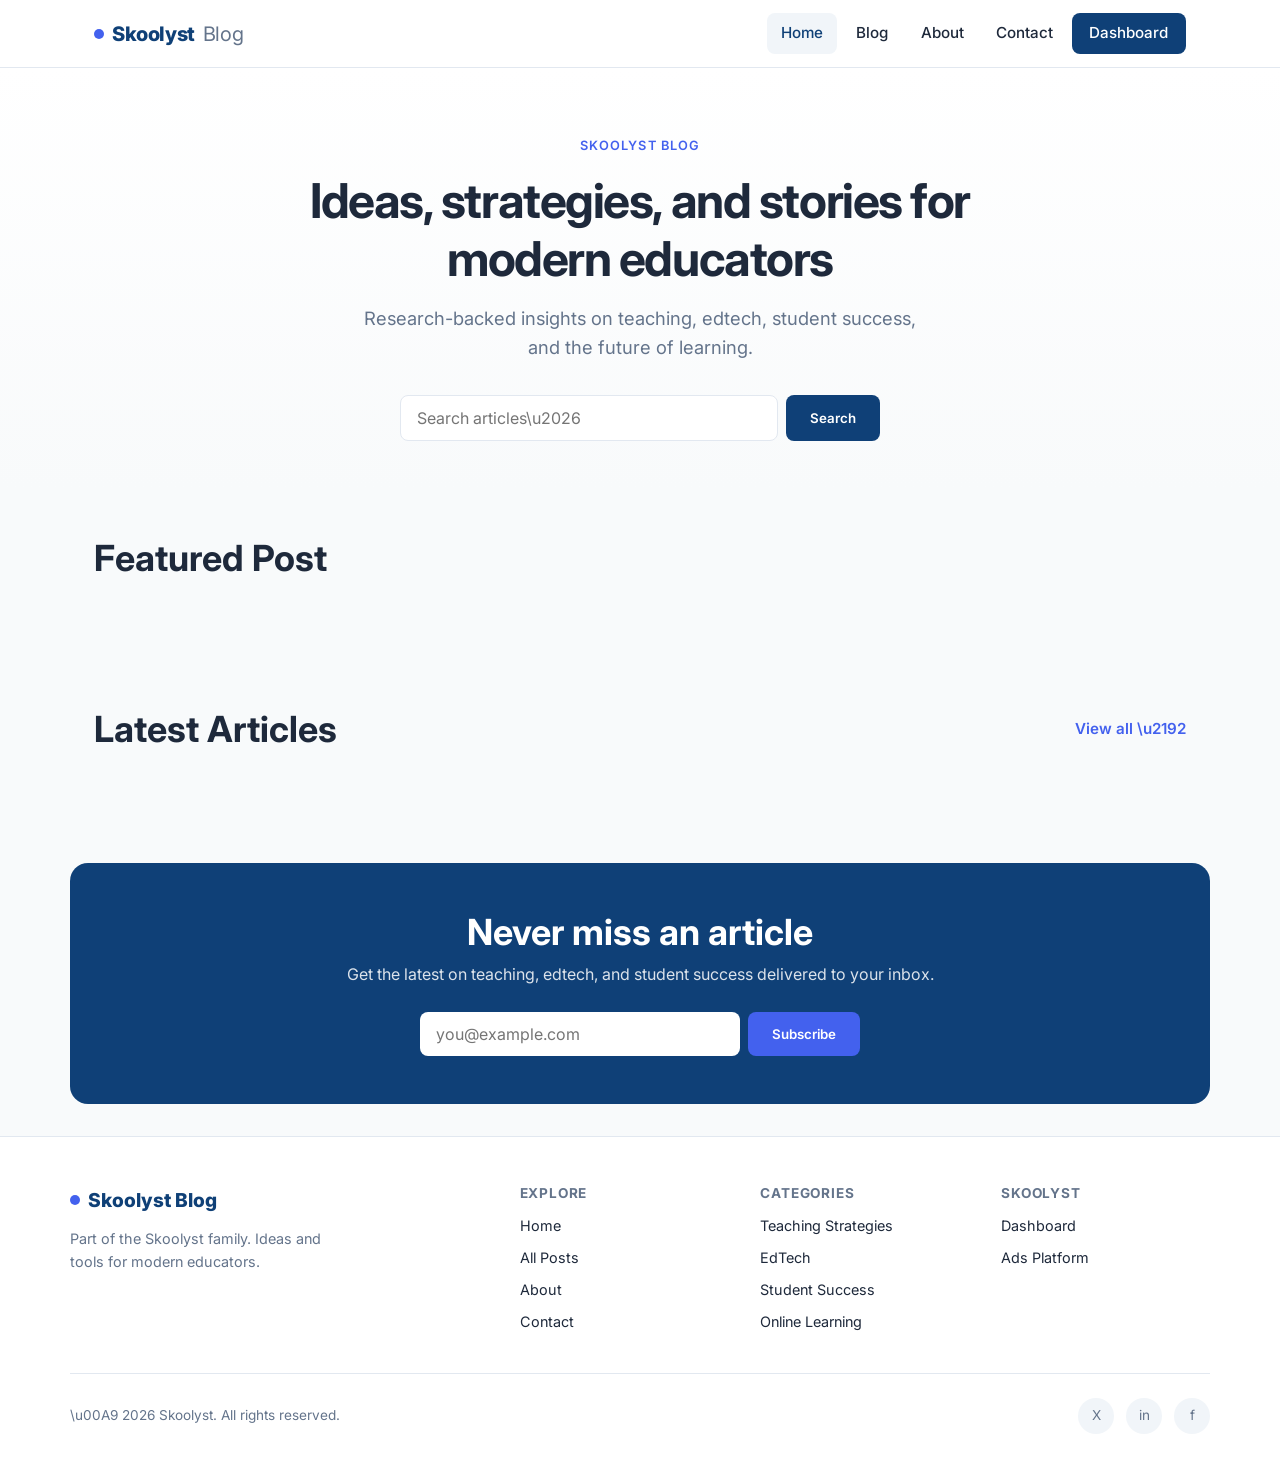
==== commit e4b6bc1c: "Section 11: Frontend to API integration Public site (app.js) and dashboard (dashboard.js) now call t" ====
--- a/index.html
+++ b/index.html
@@ -115,6 +115,8 @@
   </footer>
 
   <script src="assets/js/mock-data.js"></script>
+  <script src="assets/js/api.js"></script>
+  <script src="assets/js/components.js"></script>
   <script src="assets/js/app.js"></script>
 </body>
 </html>
--- a/assets/css/style.css
+++ b/assets/css/style.css
@@ -731,17 +731,18 @@
   margin-top: .5rem;
   font-style: italic;
 }
+.comment-form input,
 .comment-form textarea {
   width: 100%;
-  min-height: 100px;
   padding: .75rem 1rem;
   border: 1px solid var(--border);
   border-radius: var(--radius-sm);
   font-family: inherit;
   font-size: .95rem;
-  resize: vertical;
   margin-bottom: .75rem;
 }
+.comment-form textarea { min-height: 100px; resize: vertical; }
+.comment-form input:focus,
 .comment-form textarea:focus {
   outline: none;
   border-color: var(--secondary);
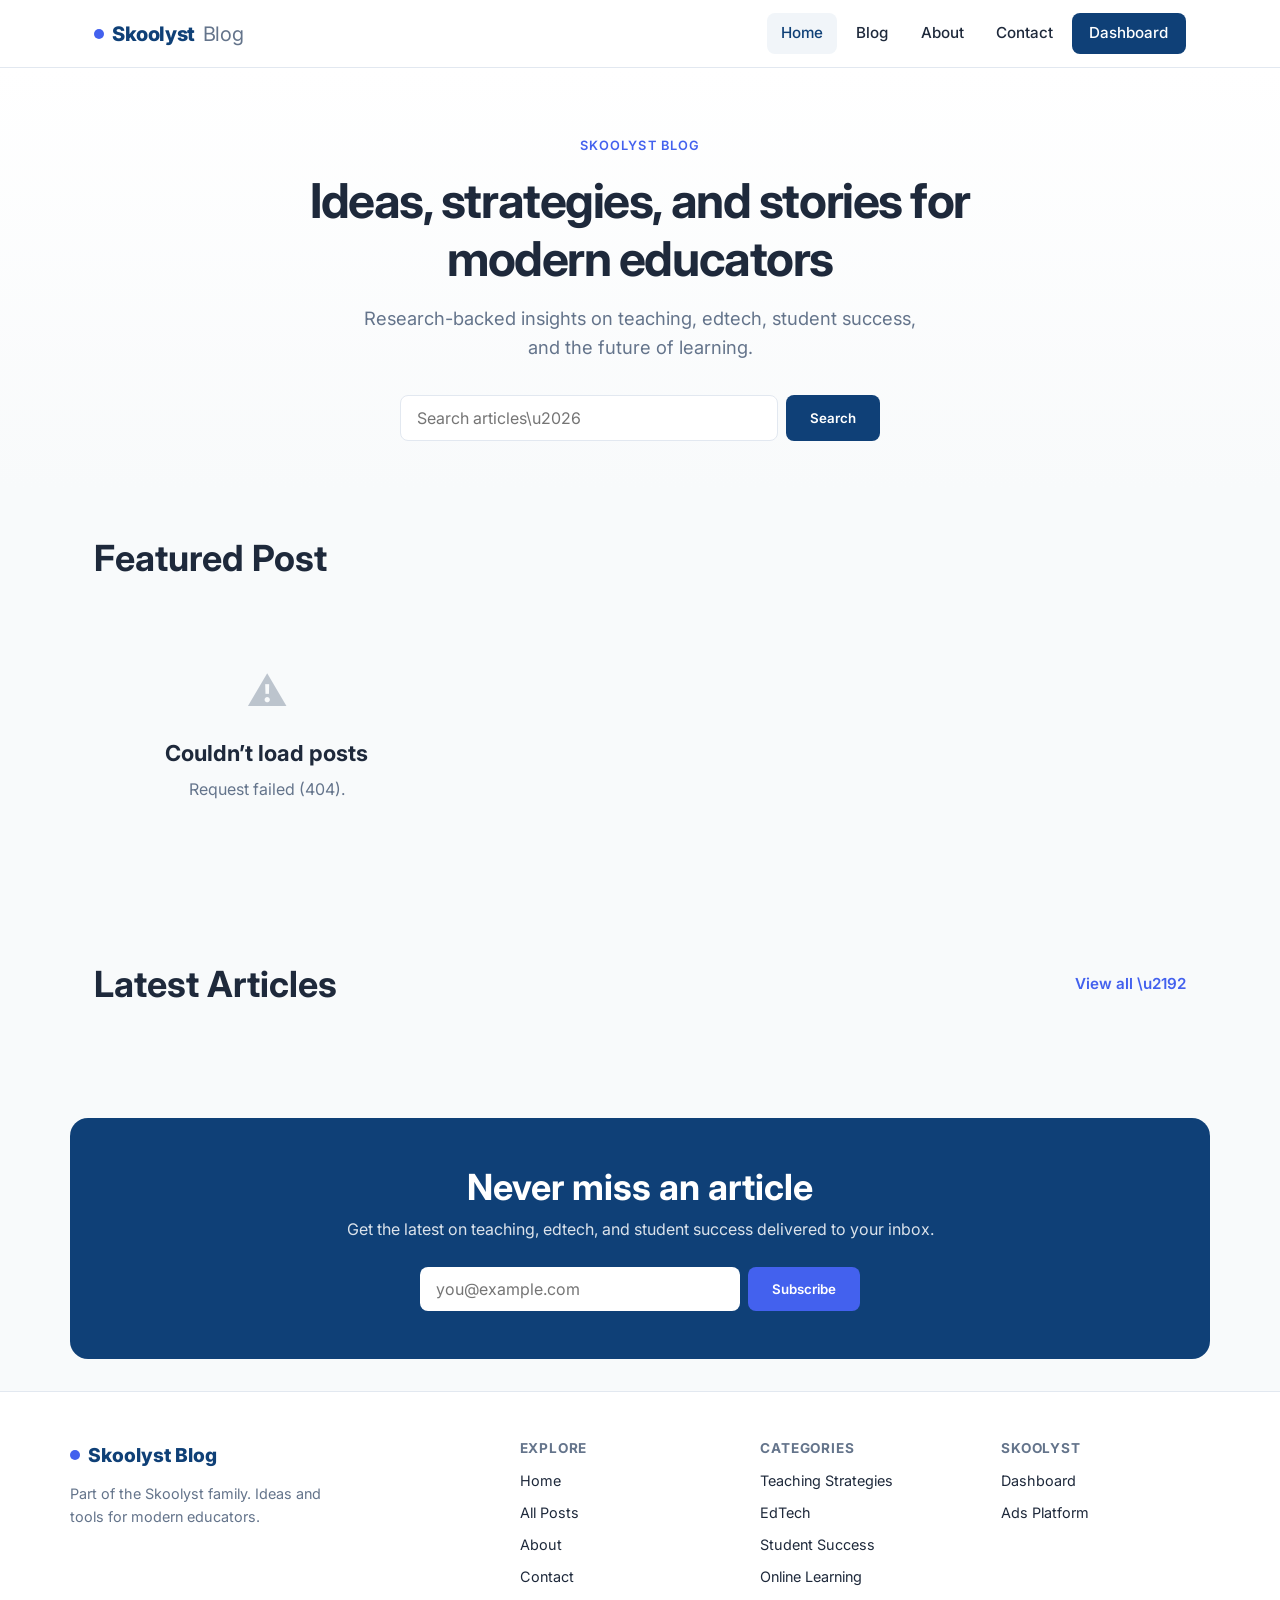
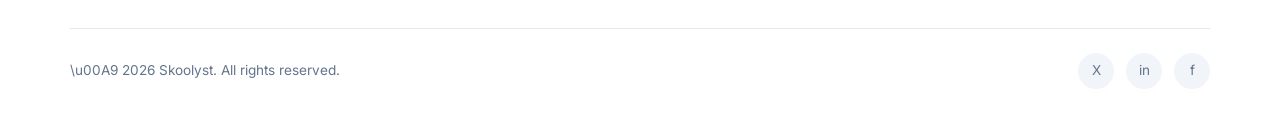
==== commit 4712c706: "Complete Section 12: remove mock-data.js, extract shared utils.js - Deleted assets/js/mock-data.js. " ====
--- a/index.html
+++ b/index.html
@@ -114,7 +114,7 @@
     </div>
   </footer>
 
-  <script src="assets/js/mock-data.js"></script>
+  <script src="assets/js/utils.js"></script>
   <script src="assets/js/api.js"></script>
   <script src="assets/js/components.js"></script>
   <script src="assets/js/app.js"></script>
